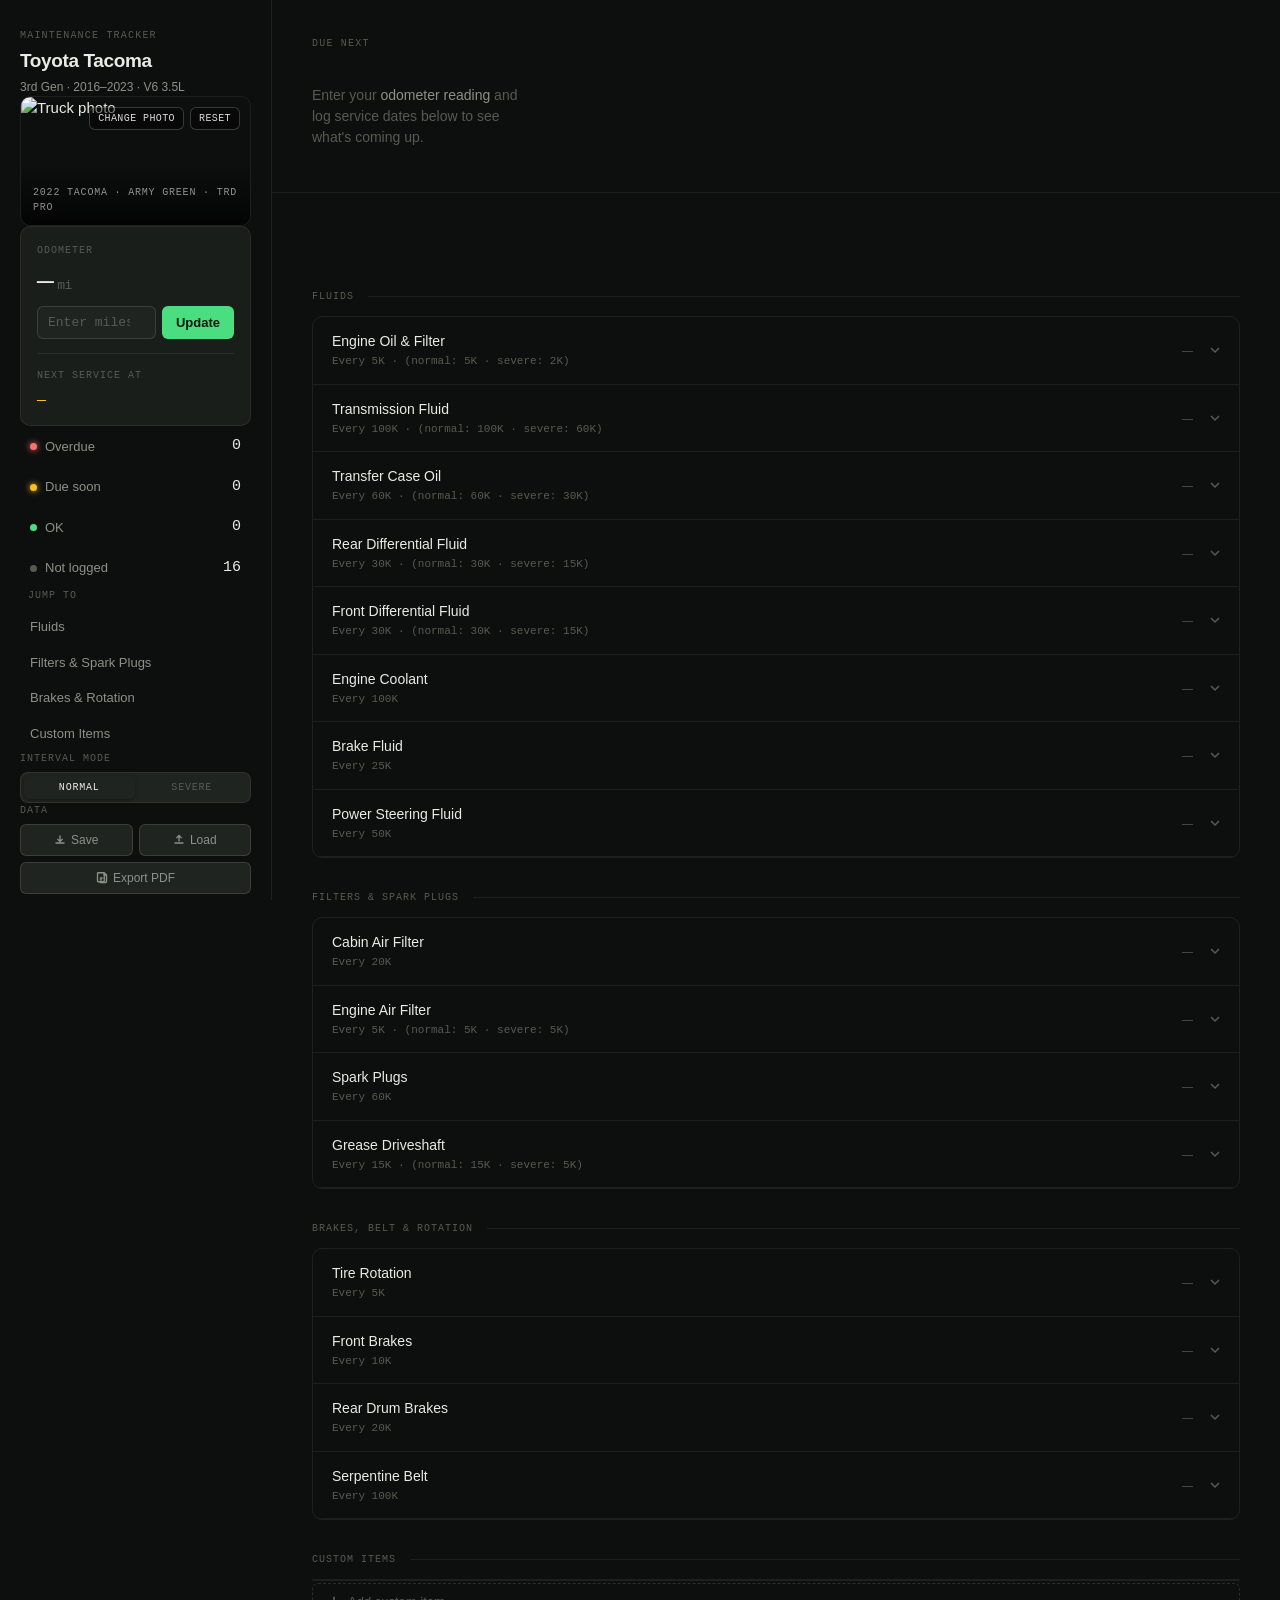
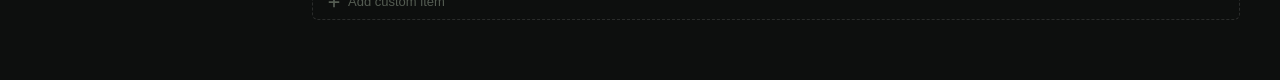
==== index.html @ 4e694a82 "feat: add local storage functionality for saving and loading truck data, including image and label m" ====
<!DOCTYPE html>
<html lang="en">
<head>
<meta charset="UTF-8">
<meta name="viewport" content="width=device-width, initial-scale=1.0">
<title>Tacoma Maintenance</title>
<link rel="stylesheet" href="tacoma-tracker.css">
<script src="https://cdnjs.cloudflare.com/ajax/libs/jspdf/2.5.1/jspdf.umd.min.js"></script>
</head>
<body>
<div class="app">

  <!-- SIDEBAR -->
  <aside class="sidebar">
    <div class="sidebar-logo">
      <div class="logo-eyebrow">Maintenance Tracker</div>
      <div class="logo-title">Toyota Tacoma</div>
      <div class="logo-sub">3rd Gen · 2016–2023 · V6 3.5L</div>

    <div class="truck-img-wrap">
      <img class="truck-img" src="" alt="Truck photo" id="truckImg">
      <div class="truck-img-label" id="truckImgLabel">2022 Tacoma · Army Green · TRD Pro</div>
      <div class="truck-img-actions">
        <button class="btn-image" onclick="document.getElementById('truckImageFile').click()">Change photo</button>
        <button class="btn-image reset" onclick="resetTruckImage()">Reset</button>
      </div>
      <input type="file" id="truckImageFile" accept="image/*" style="display:none" onchange="changeTruckImage(event)">
    </div>

    <div class="odo-block">
      <div class="odo-label">Odometer</div>
      <div class="odo-value" id="odoDisplay">—<span>mi</span></div>
      <div class="odo-row">
        <input class="odo-input" type="number" id="odoInput" placeholder="Enter miles…" min="0">
        <button class="btn-update" onclick="setMiles()">Update</button>
      </div>
      <div class="odo-divider"></div>
      <div class="odo-label">Next service at</div>
      <div class="next-service-row">
        <div>
          <div class="next-service-val" id="nextServiceDisplay"><span class="unset">—</span></div>
          <div class="next-service-sub" id="nextServiceSub"></div>
        </div>
      </div>
    </div>

    <div>
      <div class="count-row" onclick="document.getElementById('sec-overdue').scrollIntoView({behavior:'smooth'})">
        <div class="count-label"><span class="dot red"></span>Overdue</div>
        <div class="count-num" id="cntOverdue">—</div>
      </div>
      <div class="count-row" onclick="document.getElementById('sec-soon').scrollIntoView({behavior:'smooth'})">
        <div class="count-label"><span class="dot amber"></span>Due soon</div>
        <div class="count-num" id="cntSoon">—</div>
      </div>
      <div class="count-row">
        <div class="count-label"><span class="dot green"></span>OK</div>
        <div class="count-num" id="cntOk">—</div>
      </div>
      <div class="count-row">
        <div class="count-label"><span class="dot gray"></span>Not logged</div>
        <div class="count-num" id="cntUnknown">—</div>
      </div>
    </div>

    <div>
      <div class="nav-label" style="margin-bottom:6px">Jump to</div>
      <div class="nav-item" onclick="document.getElementById('sec-fluids').scrollIntoView({behavior:'smooth'})">Fluids</div>
      <div class="nav-item" onclick="document.getElementById('sec-filters').scrollIntoView({behavior:'smooth'})">Filters & Spark Plugs</div>
      <div class="nav-item" onclick="document.getElementById('sec-brakes').scrollIntoView({behavior:'smooth'})">Brakes & Rotation</div>
      <div class="nav-item" onclick="document.getElementById('sec-custom').scrollIntoView({behavior:'smooth'})">Custom Items</div>
    </div>

    <div>
      <div class="mode-label">Interval mode</div>
      <div class="mode-toggle">
        <button class="mode-btn active" id="btnNormal" onclick="setMode('normal')">Normal</button>
        <button class="mode-btn severe-active" id="btnSevere" onclick="setMode('severe')">Severe</button>
      </div>
    </div>

    <div>
      <div class="mode-label" style="margin-bottom:6px">Data</div>
      <div class="data-btns">
        <button class="btn-data export" onclick="exportData()">
          <svg width="12" height="12" viewBox="0 0 16 16" fill="none" stroke="currentColor" stroke-width="1.8"><path d="M8 2v8M4.5 6.5L8 10l3.5-3.5M2 12h12"/></svg>
          Save
        </button>
        <button class="btn-data import" onclick="document.getElementById('importFile').click()">
          <svg width="12" height="12" viewBox="0 0 16 16" fill="none" stroke="currentColor" stroke-width="1.8"><path d="M8 10V2M4.5 5.5L8 2l3.5 3.5M2 12h12"/></svg>
          Load
        </button>
      </div>
      <button class="btn-data" style="width:100%;margin-top:6px" onclick="exportPDF()">
        <svg width="12" height="12" viewBox="0 0 16 16" fill="none" stroke="currentColor" stroke-width="1.8"><rect x="2" y="1" width="9" height="12" rx="1"/><path d="M11 1l3 3v9a1 1 0 01-1 1H5"/><path d="M11 1v3h3"/><path d="M5 8h4M5 10.5h3"/></svg>
        Export PDF
      </button>
      <input type="file" id="importFile" accept=".json" style="display:none" onchange="importData(event)">
    </div>
  </aside>

  <!-- MAIN -->
  <main class="main">

    <section class="hero">
      <div class="section-eyebrow">Due next</div>
      <div class="due-grid" id="dueGrid"></div>
    </section>

    <div class="all-items">
      <div id="sec-overdue"></div>
      <div id="sec-soon"></div>

      <div id="sec-fluids">
        <div class="group-header"><div class="group-title">Fluids</div><div class="group-line"></div></div>
        <div class="item-list" id="list-fluids"></div>
      </div>
      <div id="sec-filters">
        <div class="group-header"><div class="group-title">Filters & Spark Plugs</div><div class="group-line"></div></div>
        <div class="item-list" id="list-filters"></div>
      </div>
      <div id="sec-brakes">
        <div class="group-header"><div class="group-title">Brakes, Belt & Rotation</div><div class="group-line"></div></div>
        <div class="item-list" id="list-brakes"></div>
      </div>

      <div id="sec-custom">
        <div class="group-header"><div class="group-title">Custom Items</div><div class="group-line"></div></div>
        <div class="item-list" id="list-custom"></div>
        <button class="btn-add-custom" onclick="openCustomModal()">
          <svg width="14" height="14" viewBox="0 0 16 16" fill="none" stroke="currentColor" stroke-width="2"><path d="M8 2v12M2 8h12"/></svg>
          Add custom item
        </button>
      </div>
    </div>
  </main>

<!-- ADD / EDIT CUSTOM ITEM MODAL -->
<div class="modal-overlay" id="customModal">
  <div class="modal">
    <div class="modal-title" id="modalTitle">Add Custom Item</div>
    <div class="modal-fields">
      <div class="modal-field">
        <label>Item name *</label>
        <input class="modal-input full" id="ci_name" placeholder="e.g. Air Bag ECU Replacement">
      </div>
      <div class="modal-field">
        <label>Part / Notes</label>
        <input class="modal-input full" id="ci_pn" placeholder="e.g. PN# 89170-04180, cost $320">
      </div>
      <label class="checkbox-row" onclick="toggleOnetimeCheck()">
        <input type="checkbox" id="ci_onetime">
        <div class="custom-checkbox">
          <svg width="11" height="11" viewBox="0 0 12 12" fill="none" stroke="#0a1a0d" stroke-width="2.5"><path d="M1.5 6l3 3 6-6"/></svg>
        </div>
        <span class="checkbox-label">One-time item (repair, replacement, upgrade)</span>
      </label>
      <div class="modal-row">
        <div class="modal-field interval-field" id="intervalField">
          <label>Repeat interval (miles)</label>
          <input class="modal-input" id="ci_interval" type="number" min="0" placeholder="e.g. 5000">
        </div>
        <div class="modal-field">
          <label>Done at (miles)</label>
          <input class="modal-input" id="ci_miles" type="number" min="0" placeholder="e.g. 3891">
        </div>
      </div>
      <div class="modal-field">
        <label>Date done</label>
        <input class="modal-input full" id="ci_date" type="date">
      </div>
    </div>
    <div class="modal-footer">
      <button class="btn-modal-cancel" onclick="closeCustomModal()">Cancel</button>
      <button class="btn-modal-save" onclick="saveCustomItem()">Save</button>
    </div>
  </div>
</div>

</div>

<script src="js/data.js"></script>
<script src="js/storage.js"></script>
<script src="js/logic.js"></script>
<script src="js/render.js"></script>
<script src="js/custom-items.js"></script>
<script src="js/handlers.js"></script>
<script src="js/export-pdf.js"></script>
<script src="js/backup.js"></script>
<script src="js/init.js"></script>
</body>
</html>
---- tacoma-tracker.css ----
*, *::before, *::after { box-sizing: border-box; margin: 0; padding: 0; }

:root {
  --bg: #0d0f0e;
  --surface-2: #1a1e1b;
  --surface-3: #202420;
  --border: rgba(255,255,255,0.07);
  --border-strong: rgba(255,255,255,0.12);
  --text: #e8ebe6;
  --text-2: #8a9188;
  --text-3: #545c52;
  --green: #4ade80;
  --green-dim: rgba(74,222,128,0.1);
  --amber: #fbbf24;
  --amber-dim: rgba(251,191,36,0.1);
  --red: #f87171;
  --red-dim: rgba(248,113,113,0.1);
  --red-mid: rgba(248,113,113,0.18);
  --accent: #4ade80;
  --radius: 10px;
  --radius-sm: 6px;
}

html { scroll-behavior: smooth; }
body {
  background: var(--bg);
  color: var(--text);
  font-family: 'DM Sans', sans-serif;
  font-size: 15px;
  line-height: 1.5;
  min-height: 100vh;
}

.app {
  display: grid;
  grid-template-columns: 272px 1fr;
  min-height: 100vh;
}

/* ── SIDEBAR ── */
.sidebar {
  background: var(--surface);
  border-right: 1px solid var(--border);
  display: flex;
  flex-direction: column;
  position: sticky;
  top: 0;
  height: 100vh;
  overflow-y: auto;
  padding: 28px 20px;
  gap: 28px;
}

.sidebar-logo .logo-eyebrow {
  font-family: 'DM Mono', monospace;
  font-size: 10px;
  letter-spacing: 0.12em;
  color: var(--text-3);
  text-transform: uppercase;
  margin-bottom: 4px;
}
.sidebar-logo .logo-title {
  font-size: 19px;
  font-weight: 600;
  color: var(--text);
  letter-spacing: -0.02em;
}
.sidebar-logo .logo-sub {
  font-size: 12px;
  color: var(--text-2);
  font-weight: 300;
  margin-top: 2px;
}

/* odo */
.odo-block {
  background: var(--surface-2);
  border: 1px solid var(--border);
  border-radius: var(--radius);
  padding: 16px;
  display: flex;
  flex-direction: column;
  gap: 10px;
}
.odo-label {
  font-family: 'DM Mono', monospace;
  font-size: 10px;
  letter-spacing: 0.1em;
  color: var(--text-3);
  text-transform: uppercase;
}
.odo-value {
  font-family: 'DM Mono', monospace;
  font-size: 28px;
  font-weight: 500;
  color: var(--text);
  letter-spacing: -0.02em;
  line-height: 1;
}
.odo-value span { font-size: 13px; color: var(--text-3); font-weight: 400; margin-left: 4px; }
.odo-row { display: flex; gap: 6px; }
.odo-input {
  flex: 1; min-width: 0;
  background: var(--surface-3);
  border: 1px solid var(--border-strong);
  border-radius: var(--radius-sm);
  color: var(--text);
  font-family: 'DM Mono', monospace;
  font-size: 13px;
  padding: 8px 10px;
  outline: none;
  transition: border-color 0.15s;
}
.odo-input:focus { border-color: var(--accent); }
.odo-input::placeholder { color: var(--text-3); }
.btn-update {
  background: var(--accent);
  border: none;
  border-radius: var(--radius-sm);
  color: #0a1a0d;
  font-family: 'DM Sans', sans-serif;
  font-size: 13px;
  font-weight: 600;
  padding: 8px 14px;
  cursor: pointer;
  transition: opacity 0.15s;
  white-space: nowrap;
}
.btn-update:hover { opacity: 0.82; }

.odo-divider { height: 1px; background: var(--border); margin: 4px 0; }
.next-service-row {
  display: flex;
  align-items: center;
  justify-content: space-between;
  gap: 8px;
}
.next-service-val {
  font-family: 'DM Mono', monospace;
  font-size: 15px;
  font-weight: 500;
  color: var(--amber);
  line-height: 1;
}
.next-service-val.unset { color: var(--text-3); font-size: 13px; }
.next-service-sub { font-size: 11px; color: var(--text-3); margin-top: 1px; }

/* due-at-next section in hero */
.due-at-next-label {
  font-family: 'DM Mono', monospace;
  font-size: 10px;
  letter-spacing: 0.12em;
  color: var(--text-3);
  text-transform: uppercase;
  margin-top: 28px;
  margin-bottom: 14px;
  display: flex;
  align-items: center;
  gap: 10px;
}
.due-at-next-label::after { content: ''; flex: 1; height: 1px; background: var(--border); }
.due-at-next-grid {
  display: grid;
  grid-template-columns: repeat(auto-fill, minmax(210px, 1fr));
  gap: 10px;
}
.next-card {
  background: var(--surface);
  border: 1px solid var(--border);
  border-left: 3px solid var(--amber);
  border-radius: var(--radius);
  padding: 14px 16px;
  display: flex;
  align-items: center;
  justify-content: space-between;
  gap: 10px;
  animation: fadeUp 0.3s ease both;
}
.next-card-name { font-size: 13px; font-weight: 500; color: var(--text); }
.next-card-miles {
  font-family: 'DM Mono', monospace;
  font-size: 12px;
  color: var(--amber);
  white-space: nowrap;
  flex-shrink: 0;
}
.next-none { font-size: 13px; color: var(--text-3); font-weight: 300; padding: 4px 0; }

/* counts */
.count-row {
  display: flex;
  align-items: center;
  justify-content: space-between;
  padding: 9px 10px;
  border-radius: var(--radius-sm);
  cursor: pointer;
  transition: background 0.12s;
}
.count-row:hover { background: var(--surface-2); }
.count-label { display: flex; align-items: center; gap: 8px; font-size: 13px; font-weight: 500; color: var(--text-2); }
.dot { width: 7px; height: 7px; border-radius: 50%; flex-shrink: 0; }
.dot.red   { background: var(--red);   box-shadow: 0 0 6px var(--red); }
.dot.amber { background: var(--amber); box-shadow: 0 0 6px var(--amber); }
.dot.green { background: var(--green); }
.dot.gray  { background: var(--text-3); }
.count-num { font-family: 'DM Mono', monospace; font-size: 15px; font-weight: 500; color: var(--text); }

/* nav */
.nav-label {
  font-family: 'DM Mono', monospace;
  font-size: 10px;
  letter-spacing: 0.1em;
  color: var(--text-3);
  text-transform: uppercase;
  padding: 0 8px;
  margin-bottom: 4px;
}
.nav-item {
  display: block;
  padding: 8px 10px;
  border-radius: var(--radius-sm);
  cursor: pointer;
  font-size: 13px;
  color: var(--text-2);
  transition: background 0.12s, color 0.12s;
}
.nav-item:hover { background: var(--surface-2); color: var(--text); }

/* ── MAIN ── */
.main { display: flex; flex-direction: column; overflow-y: auto; }

/* HERO */
.hero {
  padding: 36px 40px 28px;
  border-bottom: 1px solid var(--border);
}
.section-eyebrow {
  font-family: 'DM Mono', monospace;
  font-size: 10px;
  letter-spacing: 0.12em;
  color: var(--text-3);
  text-transform: uppercase;
  margin-bottom: 18px;
}
.due-grid {
  display: grid;
  grid-template-columns: repeat(auto-fill, minmax(210px, 1fr));
  gap: 10px;
}
.due-card {
  background: var(--surface);
  border: 1px solid var(--border);
  border-radius: var(--radius);
  padding: 16px 18px;
  display: flex;
  flex-direction: column;
  gap: 10px;
  animation: fadeUp 0.35s ease both;
  transition: border-color 0.2s;
}
.due-card:hover { border-color: var(--border-strong); }
.due-card.overdue { border-color: rgba(248,113,113,0.3); background: linear-gradient(150deg, rgba(248,113,113,0.05) 0%, var(--surface) 60%); }
.due-card.soon    { border-color: rgba(251,191,36,0.25); background: linear-gradient(150deg, rgba(251,191,36,0.05) 0%, var(--surface) 60%); }
@keyframes fadeUp { from { opacity:0; transform:translateY(8px); } to { opacity:1; transform:none; } }

.due-card-head { display:flex; align-items:flex-start; justify-content:space-between; gap:8px; }
.due-card-name { font-size: 12px; font-weight: 600; color: var(--text); line-height: 1.3; }
.pill {
  font-family: 'DM Mono', monospace;
  font-size: 9px;
  padding: 2px 7px;
  border-radius: 20px;
  white-space: nowrap;
  flex-shrink: 0;
}
.pill.overdue { background: var(--red-mid);   color: var(--red); }
.pill.soon    { background: var(--amber-dim);  color: var(--amber); }
.pill.ok      { background: var(--green-dim);  color: var(--green); }
.pill.unknown { background: rgba(255,255,255,0.05); color: var(--text-3); }

.due-card-num { font-family: 'DM Mono', monospace; font-size: 22px; font-weight: 500; line-height: 1; color: var(--text); }
.due-card-num.overdue { color: var(--red); }
.due-card-num.soon    { color: var(--amber); }
.due-card-sublabel { font-size: 11px; color: var(--text-3); margin-top: 2px; }

.bar { height: 3px; background: rgba(255,255,255,0.06); border-radius: 2px; overflow: hidden; }
.bar-fill { height: 100%; border-radius: 2px; }
.bar-fill.ok      { background: var(--green); }
.bar-fill.soon    { background: var(--amber); }
.bar-fill.overdue { background: var(--red); }
.bar-fill.unknown { width: 0 !important; }

.hero-empty { color: var(--text-3); font-size: 14px; font-weight: 300; padding: 16px 0; }
.hero-empty strong { color: var(--text-2); font-weight: 500; }

/* ALL ITEMS */
.all-items { padding: 32px 40px 60px; display: flex; flex-direction: column; gap: 32px; }

.group-header { display: flex; align-items: center; gap: 14px; margin-bottom: 12px; }
.group-title { font-family: 'DM Mono', monospace; font-size: 10px; letter-spacing: 0.1em; color: var(--text-3); text-transform: uppercase; white-space: nowrap; }
.group-line { flex: 1; height: 1px; background: var(--border); }

.item-list { border: 1px solid var(--border); border-radius: var(--radius); overflow: hidden; }

/* row */
.item-row {
  background: var(--surface);
  display: grid;
  grid-template-columns: 3px 1fr auto;
  align-items: center;
  border-bottom: 1px solid var(--border);
  cursor: pointer;
  transition: background 0.12s;
}
.item-row:last-of-type { border-bottom: none; }
.item-row:hover { background: var(--surface-2); }
.item-row.open  { background: var(--surface-2); }

.status-stripe { width: 3px; height: 100%; min-height: 52px; }
.s-ok      { background: var(--green); }
.s-soon    { background: var(--amber); }
.s-overdue { background: var(--red); }
.s-unknown { background: transparent; }

.row-body {
  display: flex;
  align-items: center;
  justify-content: space-between;
  gap: 12px;
  padding: 14px 16px;
}

.row-left { min-width: 0; }
.row-name { font-size: 14px; font-weight: 500; color: var(--text); white-space: nowrap; overflow: hidden; text-overflow: ellipsis; }
.row-meta { font-family: 'DM Mono', monospace; font-size: 11px; color: var(--text-3); margin-top: 1px; }

.row-right { display: flex; align-items: center; gap: 14px; flex-shrink: 0; }
.row-rem { text-align: right; }
.row-rem-num { font-family: 'DM Mono', monospace; font-size: 14px; font-weight: 500; color: var(--text-2); white-space: nowrap; }
.row-rem-num.overdue { color: var(--red); }
.row-rem-num.soon    { color: var(--amber); }
.row-rem-lbl { font-size: 11px; color: var(--text-3); text-align: right; }

.chevron { width: 16px; height: 16px; color: var(--text-3); transition: transform 0.2s; }
.item-row.open .chevron { transform: rotate(180deg); }

/* expand */
.item-expand {
  display: none;
  background: var(--surface-2);
  border-bottom: 1px solid var(--border);
  padding: 16px 20px 16px 23px;
}
.item-expand:last-child { border-bottom: none; }
.item-expand.open { display: block; }
.expand-grid { display: grid; grid-template-columns: 1fr 1fr 1fr; gap: 16px; align-items: start; }
.exp-label {
  display: block;
  font-family: 'DM Mono', monospace;
  font-size: 10px;
  letter-spacing: 0.1em;
  color: var(--text-3);
  text-transform: uppercase;
  margin-bottom: 6px;
}
.exp-input {
  width: 100%;
  background: var(--surface);
  border: 1px solid var(--border-strong);
  border-radius: var(--radius-sm);
  color: var(--text);
  font-family: 'DM Mono', monospace;
  font-size: 13px;
  padding: 8px 10px;
  outline: none;
  transition: border-color 0.15s;
}
.exp-input:focus { border-color: var(--accent); }
.exp-input::placeholder { color: var(--text-3); }
.exp-note { font-size: 12px; color: var(--text-3); line-height: 1.6; }
.exp-pn { font-family: 'DM Mono', monospace; font-size: 10px; color: var(--text-3); margin-top: 6px; opacity: 0.7; }

/* scrollbar */
::-webkit-scrollbar { width: 5px; }
::-webkit-scrollbar-track { background: transparent; }
::-webkit-scrollbar-thumb { background: var(--surface-3); border-radius: 3px; }

@media (max-width: 680px) {
  .app { grid-template-columns: 1fr; }
  .sidebar { position: static; height: auto; }
  .hero, .all-items { padding: 20px 16px; }
  .expand-grid { grid-template-columns: 1fr 1fr; }
}

.truck-img-wrap {
  border-radius: var(--radius);
  overflow: hidden;
  border: 1px solid var(--border);
  position: relative;
}
.truck-img {
  width: 100%;
  display: block;
  object-fit: cover;
  object-position: center;
  aspect-ratio: 16/9;
  filter: saturate(0.9);
  transition: filter 0.3s;
}
.truck-img-wrap:hover .truck-img { filter: saturate(1.1); }
.truck-img-label {
  position: absolute;
  bottom: 0; left: 0; right: 0;
  background: linear-gradient(to top, rgba(0,0,0,0.75) 0%, transparent 100%);
  padding: 18px 12px 10px;
  font-family: 'DM Mono', monospace;
  font-size: 10px;
  letter-spacing: 0.08em;
  color: rgba(255,255,255,0.55);
  text-transform: uppercase;
}

.truck-img-actions {
  position: absolute;
  top: 10px;
  right: 10px;
  display: flex;
  gap: 6px;
}

.btn-image {
  border: 1px solid rgba(255,255,255,0.2);
  background: rgba(0,0,0,0.45);
  color: rgba(255,255,255,0.85);
  font-family: 'DM Mono', monospace;
  font-size: 10px;
  letter-spacing: 0.04em;
  text-transform: uppercase;
  border-radius: 6px;
  padding: 5px 8px;
  cursor: pointer;
  transition: background 0.15s, border-color 0.15s;
}

.btn-image:hover {
  background: rgba(0,0,0,0.65);
  border-color: rgba(255,255,255,0.35);
}

.btn-image.reset:hover {
  border-color: rgba(248,113,113,0.45);
  color: var(--red);
}


/* severe toggle */
.mode-toggle {
  display: flex;
  align-items: center;
  background: var(--surface-3);
  border: 1px solid var(--border);
  border-radius: 8px;
  padding: 3px;
  gap: 2px;
}
.mode-btn {
  flex: 1;
  text-align: center;
  font-family: 'DM Mono', monospace;
  font-size: 10px;
  letter-spacing: 0.08em;
  text-transform: uppercase;
  padding: 6px 8px;
  border-radius: 6px;
  cursor: pointer;
  color: var(--text-3);
  transition: background 0.15s, color 0.15s;
  user-select: none;
  border: none;
  background: transparent;
}
.mode-btn.active {
  background: var(--surface);
  color: var(--text);
  box-shadow: 0 1px 3px rgba(0,0,0,0.4);
}
.mode-btn.active.severe-active {
  color: var(--red);
}
.mode-label {
  font-family: 'DM Mono', monospace;
  font-size: 10px;
  letter-spacing: 0.1em;
  color: var(--text-3);
  text-transform: uppercase;
  margin-bottom: 6px;
}

/* ── mark done button ── */
.btn-done {
  display: flex;
  align-items: center;
  gap: 6px;
  background: var(--green-dim);
  border: 1px solid rgba(74,222,128,0.25);
  border-radius: var(--radius-sm);
  color: var(--green);
  font-family: 'DM Sans', sans-serif;
  font-size: 12px;
  font-weight: 600;
  padding: 7px 12px;
  cursor: pointer;
  transition: background 0.15s, border-color 0.15s;
  white-space: nowrap;
}
.btn-done:hover { background: rgba(74,222,128,0.18); border-color: rgba(74,222,128,0.4); }
.btn-done svg { flex-shrink: 0; }

/* ── history ── */
.history-section { margin-top: 14px; border-top: 1px solid var(--border); padding-top: 12px; }
.history-label {
  font-family: 'DM Mono', monospace;
  font-size: 10px;
  letter-spacing: 0.1em;
  color: var(--text-3);
  text-transform: uppercase;
  margin-bottom: 8px;
}
.history-list { display: flex; flex-direction: column; gap: 4px; }
.history-entry {
  display: flex;
  align-items: center;
  justify-content: space-between;
  gap: 12px;
  padding: 6px 10px;
  background: var(--surface);
  border: 1px solid var(--border);
  border-radius: var(--radius-sm);
}
.history-entry-left { display: flex; align-items: center; gap: 10px; }
.history-mi {
  font-family: 'DM Mono', monospace;
  font-size: 12px;
  font-weight: 500;
  color: var(--text);
}
.history-date { font-size: 11px; color: var(--text-3); }
.history-delete {
  background: none;
  border: none;
  color: var(--text-3);
  cursor: pointer;
  padding: 2px 4px;
  border-radius: 4px;
  line-height: 1;
  transition: color 0.15s, background 0.15s;
  font-size: 14px;
}
.history-delete:hover { color: var(--red); background: var(--red-dim); }
.history-empty { font-size: 12px; color: var(--text-3); font-style: italic; }




/* ── export / import ── */
.data-btns {
  display: flex;
  gap: 6px;
}
.btn-data {
  flex: 1;
  display: flex;
  align-items: center;
  justify-content: center;
  gap: 5px;
  background: var(--surface-3);
  border: 1px solid var(--border-strong);
  border-radius: var(--radius-sm);
  color: var(--text-2);
  font-family: 'DM Sans', sans-serif;
  font-size: 12px;
  font-weight: 500;
  padding: 8px 10px;
  cursor: pointer;
  transition: background 0.15s, color 0.15s, border-color 0.15s;
}
.btn-data:hover { background: var(--surface-2); color: var(--text); border-color: var(--border-strong); }
.btn-data.import:hover { color: var(--amber); border-color: rgba(251,191,36,0.3); }
.btn-data.export:hover { color: var(--green); border-color: rgba(74,222,128,0.3); }
.import-hint {
  font-family: 'DM Mono', monospace;
  font-size: 10px;
  color: var(--text-3);
  letter-spacing: 0.05em;
  margin-top: 4px;
  display: none;
}


/* ── custom item modal ── */
.modal-overlay {
  display: none;
  position: fixed;
  inset: 0;
  background: rgba(0,0,0,0.7);
  z-index: 200;
  align-items: center;
  justify-content: center;
  backdrop-filter: blur(3px);
}
.modal-overlay.open { display: flex; }
.modal {
  background: var(--surface);
  border: 1px solid var(--border-strong);
  border-top: 2px solid var(--accent);
  border-radius: var(--radius);
  padding: 28px;
  width: 480px;
  max-width: calc(100vw - 32px);
  display: flex;
  flex-direction: column;
  gap: 18px;
  box-shadow: 0 24px 60px rgba(0,0,0,0.6);
}
.modal-title {
  font-size: 16px;
  font-weight: 600;
  color: var(--text);
  letter-spacing: -0.01em;
}
.modal-fields {
  display: flex;
  flex-direction: column;
  gap: 14px;
}
.modal-row { display: grid; grid-template-columns: 1fr 1fr; gap: 12px; }
.modal-field label {
  display: block;
  font-family: 'DM Mono', monospace;
  font-size: 10px;
  letter-spacing: 0.1em;
  color: var(--text-3);
  text-transform: uppercase;
  margin-bottom: 5px;
}
.modal-input {
  width: 100%;
  background: var(--surface-2);
  border: 1px solid var(--border-strong);
  border-radius: var(--radius-sm);
  color: var(--text);
  font-family: 'DM Mono', monospace;
  font-size: 13px;
  padding: 9px 11px;
  outline: none;
  transition: border-color 0.15s;
}
.modal-input:focus { border-color: var(--accent); }
.modal-input::placeholder { color: var(--text-3); }
.modal-input.full { width: 100%; }
.modal-footer {
  display: flex;
  gap: 8px;
  justify-content: flex-end;
  margin-top: 4px;
}
.btn-modal-cancel {
  background: transparent;
  border: 1px solid var(--border-strong);
  border-radius: var(--radius-sm);
  color: var(--text-2);
  font-family: 'DM Sans', sans-serif;
  font-size: 13px;
  font-weight: 500;
  padding: 8px 16px;
  cursor: pointer;
  transition: background 0.15s;
}
.btn-modal-cancel:hover { background: var(--surface-2); }
.btn-modal-save {
  background: var(--accent);
  border: none;
  border-radius: var(--radius-sm);
  color: #0a1a0d;
  font-family: 'DM Sans', sans-serif;
  font-size: 13px;
  font-weight: 600;
  padding: 8px 20px;
  cursor: pointer;
  transition: opacity 0.15s;
}
.btn-modal-save:hover { opacity: 0.85; }
.modal-hint {
  font-size: 12px;
  color: var(--text-3);
  font-style: italic;
  margin-top: -6px;
}

/* ── add custom item button ── */
.btn-add-custom {
  display: flex;
  align-items: center;
  gap: 7px;
  background: transparent;
  border: 1px dashed var(--border-strong);
  border-radius: var(--radius-sm);
  color: var(--text-3);
  font-family: 'DM Sans', sans-serif;
  font-size: 13px;
  font-weight: 500;
  padding: 10px 14px;
  cursor: pointer;
  width: 100%;
  transition: border-color 0.15s, color 0.15s, background 0.15s;
  margin-top: 2px;
}
.btn-add-custom:hover { border-color: var(--accent); color: var(--accent); background: var(--green-dim); }

/* ── custom item delete ── */
.btn-delete-item {
  background: none;
  border: none;
  color: var(--text-3);
  cursor: pointer;
  font-size: 13px;
  padding: 4px 6px;
  border-radius: 4px;
  transition: color 0.15s, background 0.15s;
  font-family: 'DM Sans', sans-serif;
}
.btn-delete-item:hover { color: var(--red); background: var(--red-dim); }

/* one-time tag on custom items */
.tag-onetime {
  font-family: 'DM Mono', monospace;
  font-size: 9px;
  padding: 2px 6px;
  border-radius: 20px;
  background: rgba(139,120,255,0.12);
  color: #a89bff;
  border: 1px solid rgba(139,120,255,0.2);
  white-space: nowrap;
}


/* ── one-time checkbox ── */
.checkbox-row {
  display: flex;
  align-items: center;
  gap: 10px;
  cursor: pointer;
  user-select: none;
}
.checkbox-row input[type="checkbox"] { display: none; }
.custom-checkbox {
  width: 18px; height: 18px;
  border: 1.5px solid var(--border-strong);
  border-radius: 4px;
  background: var(--surface-2);
  display: flex; align-items: center; justify-content: center;
  flex-shrink: 0;
  transition: background 0.15s, border-color 0.15s;
}
.checkbox-row input:checked + .custom-checkbox {
  background: var(--accent);
  border-color: var(--accent);
}
.checkbox-row input:checked + .custom-checkbox svg { display: block; }
.custom-checkbox svg { display: none; }
.checkbox-label {
  font-size: 13px;
  font-weight: 500;
  color: var(--text-2);
}
.checkbox-row:hover .custom-checkbox { border-color: var(--accent); }
.interval-field { transition: opacity 0.2s; }
.interval-field.hidden { opacity: 0.3; pointer-events: none; }


/* ── non-serviceable ── */
.tag-na {
  font-family: 'DM Mono', monospace;
  font-size: 9px;
  padding: 2px 7px;
  border-radius: 20px;
  background: rgba(84,92,82,0.2);
  color: var(--text-3);
  border: 1px solid rgba(84,92,82,0.3);
  white-space: nowrap;
  letter-spacing: 0.05em;
}
.item-row.na-row {
  opacity: 0.45;
}
.item-row.na-row:hover {
  opacity: 0.65;
}
.na-checkbox-row {
  display: flex;
  align-items: center;
  gap: 10px;
  padding: 10px 12px;
  background: rgba(84,92,82,0.08);
  border: 1px solid rgba(84,92,82,0.2);
  border-radius: var(--radius-sm);
  cursor: pointer;
  user-select: none;
  margin-bottom: 10px;
}
.na-checkbox-row input[type="checkbox"] { display: none; }
.na-custom-check {
  width: 16px; height: 16px;
  border: 1.5px solid var(--text-3);
  border-radius: 4px;
  background: var(--surface);
  display: flex; align-items: center; justify-content: center;
  flex-shrink: 0;
  transition: background 0.15s, border-color 0.15s;
}
.na-checkbox-row input:checked + .na-custom-check {
  background: var(--red);
  border-color: var(--red);
}
.na-checkbox-row input:checked + .na-custom-check svg { display: block; }
.na-custom-check svg { display: none; }
.na-checkbox-label {
  font-size: 12px;
  font-weight: 500;
  color: var(--text-2);
  line-height: 1.4;
}
.na-checkbox-label small {
  display: block;
  font-size: 11px;
  color: var(--text-3);
  font-weight: 400;
  margin-top: 1px;
}
.na-fields-disabled {
  opacity: 0.35;
  pointer-events: none;
}
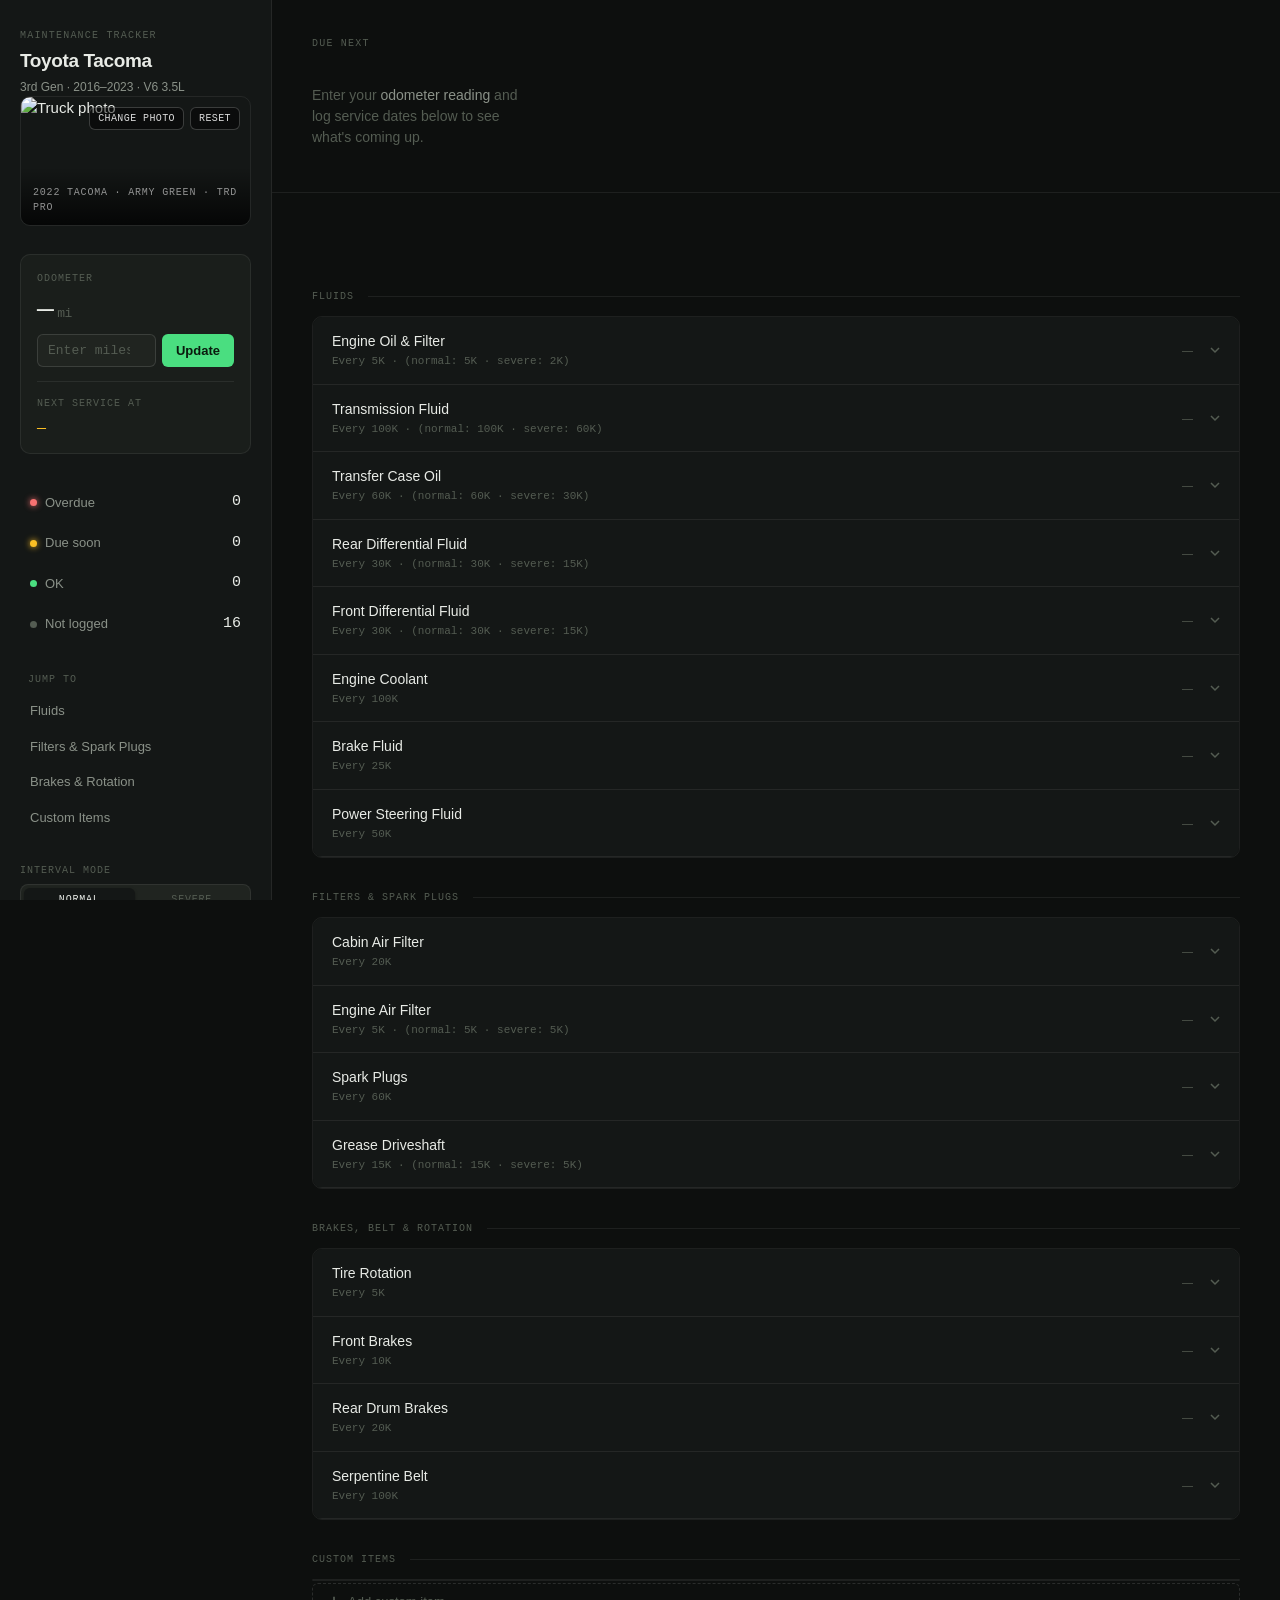
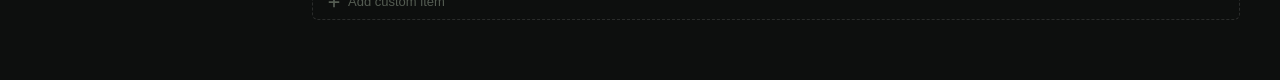
==== commit 0ec6c00e: "Refactor code structure for improved readability and maintainability" ====
--- a/index.html
+++ b/index.html
@@ -26,6 +26,7 @@
       </div>
       <input type="file" id="truckImageFile" accept="image/*" style="display:none" onchange="changeTruckImage(event)">
     </div>
+    </div><!-- /sidebar-logo -->
 
     <div class="odo-block">
       <div class="odo-label">Odometer</div>
--- a/tacoma-tracker.css
+++ b/tacoma-tracker.css
@@ -2,6 +2,7 @@
 
 :root {
   --bg: #0d0f0e;
+  --surface: #141716;
   --surface-2: #1a1e1b;
   --surface-3: #202420;
   --border: rgba(255,255,255,0.07);
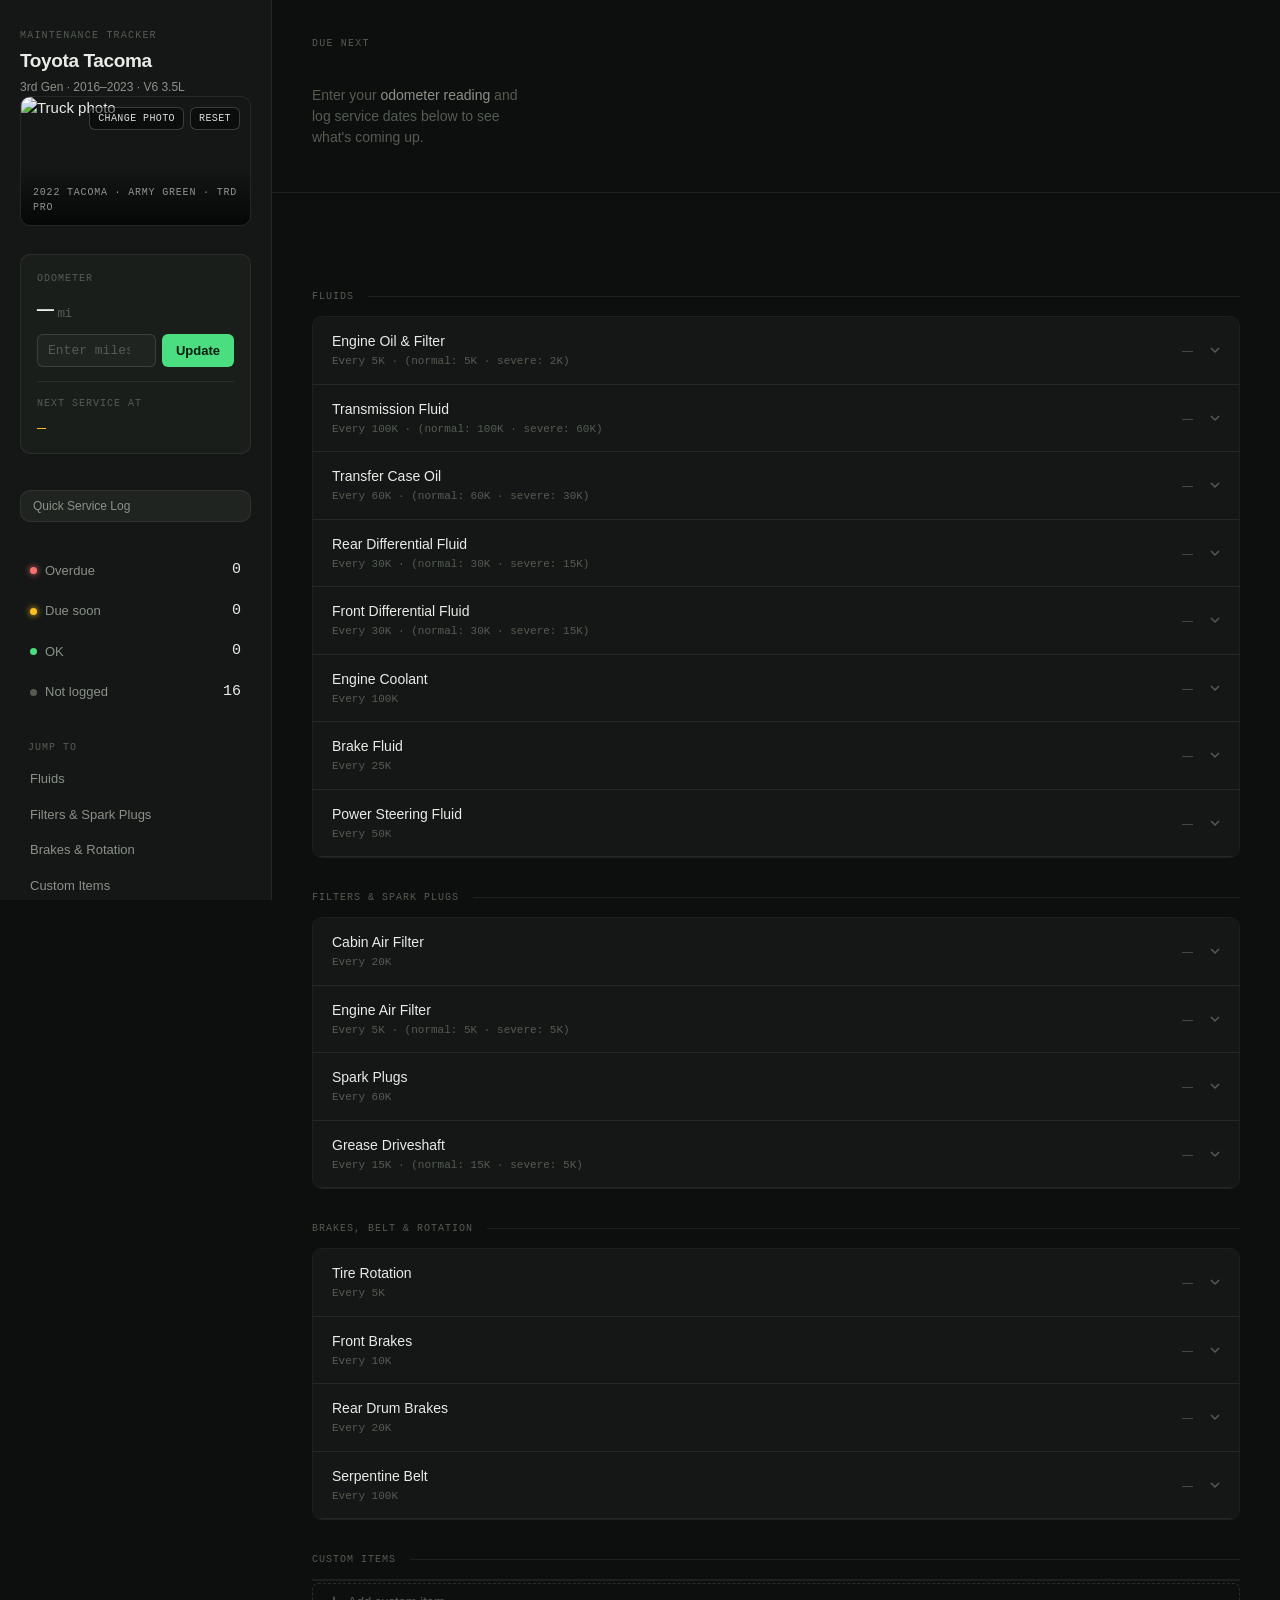
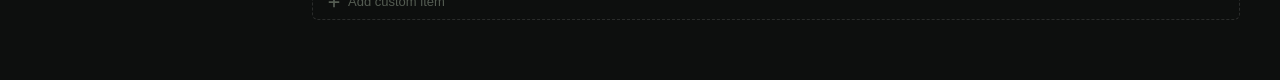
==== commit cf6edd2f: "feat: implement bulk service logging feature with modal and notes input" ====
--- a/index.html
+++ b/index.html
@@ -44,6 +44,7 @@
         </div>
       </div>
     </div>
+        <button class="btn-bulk-service" onclick="openBulkModal()" id="btnBulkService">Quick Service Log</button>
 
     <div>
       <div class="count-row" onclick="document.getElementById('sec-overdue').scrollIntoView({behavior:'smooth'})">
@@ -178,6 +179,28 @@
   </div>
 </div>
 
+  <!-- Bulk Service Modal -->
+  <div class="modal-overlay" id="bulkModal" onclick="if(event.target===this)closeBulkModal()">
+    <div class="modal">
+      <div class="modal-header">
+        <h2 class="modal-title">Log Service</h2>
+        <button class="modal-close" onclick="closeBulkModal()">×</button>
+      </div>
+      <div class="modal-body">
+        <p id="bulkModalSubtitle" class="modal-subtitle"></p>
+        <div id="bulkItemList" class="bulk-item-list"></div>
+        <div style="margin-top:12px">
+          <label class="exp-label">Notes (applied to all selected)</label>
+          <textarea id="bulkNotes" class="notes-input" placeholder="Optional: shop, work performed…" rows="2"></textarea>
+        </div>
+      </div>
+      <div class="modal-footer">
+        <button class="btn-secondary" onclick="closeBulkModal()">Cancel</button>
+        <button class="btn-primary" onclick="saveBulkDone()">Log Selected</button>
+      </div>
+    </div>
+  </div>
+
 </div>
 
 <script src="js/data.js"></script>
@@ -188,6 +211,7 @@
 <script src="js/handlers.js"></script>
 <script src="js/export-pdf.js"></script>
 <script src="js/backup.js"></script>
+<script src="js/bulk-done.js"></script>
 <script src="js/init.js"></script>
 </body>
 </html>
--- a/tacoma-tracker.css
+++ b/tacoma-tracker.css
@@ -842,3 +842,127 @@
   opacity: 0.35;
   pointer-events: none;
 }
+
+/* ── Notes Input ──────────────────────────────────────────────────────────── */
+.notes-input {
+  width: 100%;
+  margin-top: 8px;
+  padding: 8px 10px;
+  background: var(--surface-3);
+  border: 1px solid var(--border);
+  border-radius: var(--radius);
+  color: var(--text-2);
+  font-size: 12px;
+  font-family: inherit;
+  resize: vertical;
+  box-sizing: border-box;
+}
+.notes-input:focus {
+  outline: none;
+  border-color: var(--green);
+}
+.history-notes {
+  font-size: 11px;
+  color: var(--text-3);
+  font-style: italic;
+  margin-top: 2px;
+  white-space: pre-wrap;
+}
+
+/* ── Est Due Date ─────────────────────────────────────────────────────────── */
+.row-rem-est,
+.due-card-est {
+  font-size: 10px;
+  color: var(--text-3);
+  font-style: italic;
+  margin-top: 1px;
+}
+
+/* ── Bulk Service Modal ───────────────────────────────────────────────────── */
+.btn-bulk-service {
+  width: 100%;
+  margin-top: 8px;
+  padding: 8px 12px;
+  background: var(--surface-3);
+  border: 1px solid var(--border);
+  border-radius: var(--radius);
+  color: var(--text-2);
+  font-size: 12px;
+  cursor: pointer;
+  text-align: left;
+  transition: background 0.15s, color 0.15s;
+}
+.btn-bulk-service:hover {
+  background: var(--surface-2);
+  color: var(--text);
+}
+.bulk-item-list {
+  max-height: 320px;
+  overflow-y: auto;
+  display: flex;
+  flex-direction: column;
+  gap: 2px;
+}
+.bulk-item-check {
+  display: flex;
+  align-items: center;
+  gap: 10px;
+  padding: 8px 10px;
+  border-radius: var(--radius);
+  cursor: pointer;
+  transition: background 0.1s;
+}
+.bulk-item-check:hover {
+  background: var(--surface-3);
+}
+.bulk-item-check input[type=checkbox] {
+  accent-color: var(--green);
+  width: 15px;
+  height: 15px;
+  flex-shrink: 0;
+  cursor: pointer;
+}
+.bulk-item-name {
+  flex: 1;
+  font-size: 13px;
+  color: var(--text);
+}
+.bulk-status-pill {
+  font-size: 10px;
+  padding: 2px 6px;
+  border-radius: 20px;
+  font-weight: 600;
+}
+.bulk-status-pill.overdue {
+  background: rgba(248,113,113,0.15);
+  color: var(--red);
+}
+.bulk-status-pill.soon {
+  background: rgba(251,191,36,0.15);
+  color: var(--amber);
+}
+.modal-subtitle {
+  font-size: 12px;
+  color: var(--text-3);
+  margin: 0 0 12px 0;
+}
+.modal-footer {
+  padding: 12px 20px;
+  border-top: 1px solid var(--border);
+  display: flex;
+  justify-content: flex-end;
+  gap: 8px;
+}
+.btn-secondary {
+  padding: 8px 16px;
+  background: var(--surface-3);
+  border: 1px solid var(--border);
+  border-radius: var(--radius);
+  color: var(--text-2);
+  font-size: 13px;
+  cursor: pointer;
+}
+.btn-secondary:hover {
+  background: var(--surface-2);
+  color: var(--text);
+}
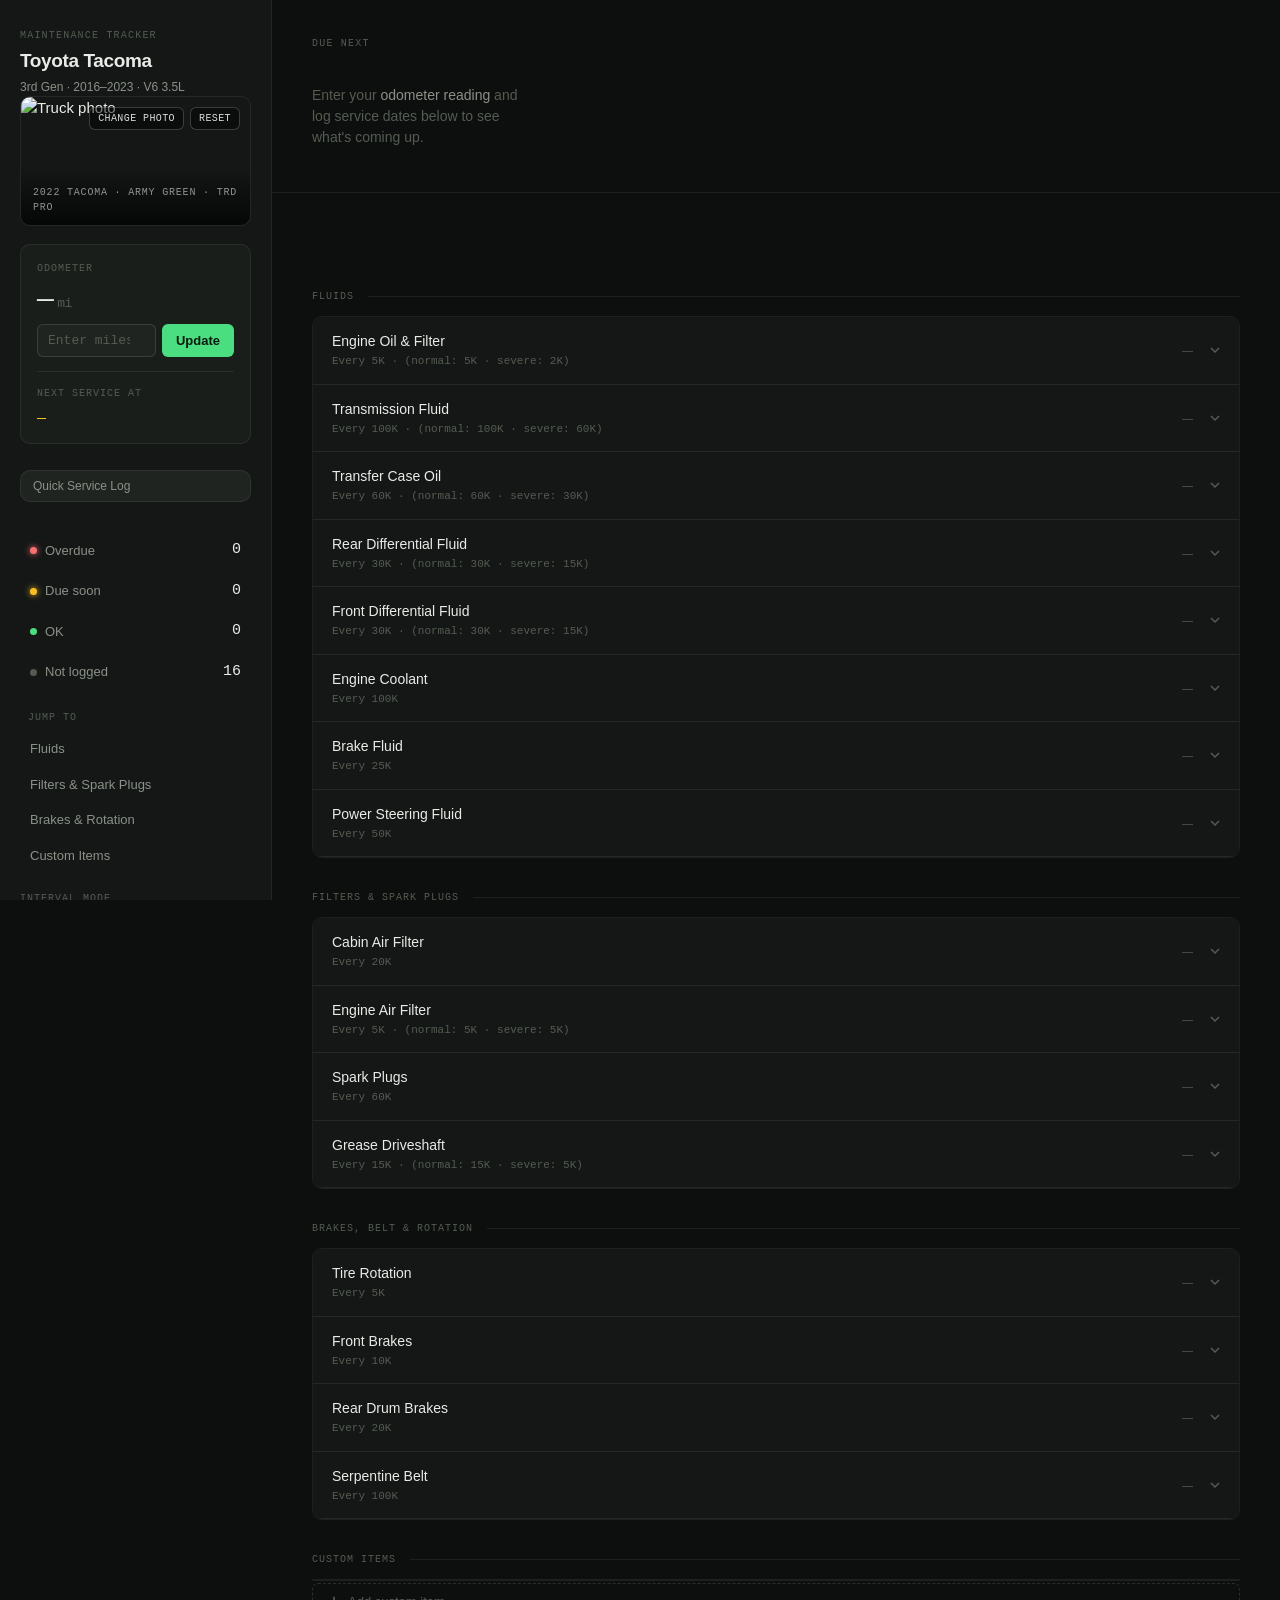
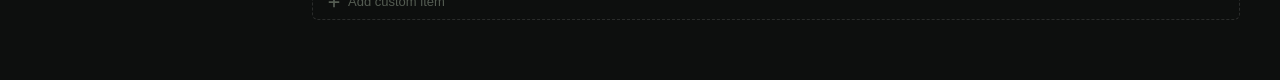
==== commit f57993bd: "feat: add local server script for testing and enhance README with usage instructions" ====
--- a/index.html
+++ b/index.html
@@ -2,7 +2,7 @@
 <html lang="en">
 <head>
 <meta charset="UTF-8">
-<meta name="viewport" content="width=device-width, initial-scale=1.0">
+<meta name="viewport" content="width=device-width, initial-scale=1.0, viewport-fit=cover">
 <title>Tacoma Maintenance</title>
 <link rel="stylesheet" href="tacoma-tracker.css">
 <script src="https://cdnjs.cloudflare.com/ajax/libs/jspdf/2.5.1/jspdf.umd.min.js"></script>
@@ -12,7 +12,8 @@
 
   <!-- SIDEBAR -->
   <aside class="sidebar">
-    <div class="sidebar-logo">
+    <div class="sidebar-priority">
+    <div class="sidebar-logo sidebar-section sidebar-top">
       <div class="logo-eyebrow">Maintenance Tracker</div>
       <div class="logo-title">Toyota Tacoma</div>
       <div class="logo-sub">3rd Gen · 2016–2023 · V6 3.5L</div>
@@ -28,7 +29,7 @@
     </div>
     </div><!-- /sidebar-logo -->
 
-    <div class="odo-block">
+    <div class="odo-block sidebar-section sidebar-odometer">
       <div class="odo-label">Odometer</div>
       <div class="odo-value" id="odoDisplay">—<span>mi</span></div>
       <div class="odo-row">
@@ -44,9 +45,16 @@
         </div>
       </div>
     </div>
-        <button class="btn-bulk-service" onclick="openBulkModal()" id="btnBulkService">Quick Service Log</button>
-
-    <div>
+    <div class="sidebar-section sidebar-actions">
+      <button class="btn-bulk-service" onclick="openBulkModal()" id="btnBulkService">Quick Service Log</button>
+    </div>
+    </div>
+
+    <details class="sidebar-more" id="sidebarMore" open>
+      <summary class="sidebar-more-summary">More Sections</summary>
+      <div class="sidebar-secondary">
+
+    <div class="sidebar-section sidebar-health">
       <div class="count-row" onclick="document.getElementById('sec-overdue').scrollIntoView({behavior:'smooth'})">
         <div class="count-label"><span class="dot red"></span>Overdue</div>
         <div class="count-num" id="cntOverdue">—</div>
@@ -65,7 +73,7 @@
       </div>
     </div>
 
-    <div>
+    <div class="sidebar-section sidebar-jump">
       <div class="nav-label" style="margin-bottom:6px">Jump to</div>
       <div class="nav-item" onclick="document.getElementById('sec-fluids').scrollIntoView({behavior:'smooth'})">Fluids</div>
       <div class="nav-item" onclick="document.getElementById('sec-filters').scrollIntoView({behavior:'smooth'})">Filters & Spark Plugs</div>
@@ -73,7 +81,7 @@
       <div class="nav-item" onclick="document.getElementById('sec-custom').scrollIntoView({behavior:'smooth'})">Custom Items</div>
     </div>
 
-    <div>
+    <div class="sidebar-section sidebar-mode">
       <div class="mode-label">Interval mode</div>
       <div class="mode-toggle">
         <button class="mode-btn active" id="btnNormal" onclick="setMode('normal')">Normal</button>
@@ -81,7 +89,7 @@
       </div>
     </div>
 
-    <div>
+    <div class="sidebar-section sidebar-data">
       <div class="mode-label" style="margin-bottom:6px">Data</div>
       <div class="data-btns">
         <button class="btn-data export" onclick="exportData()">
@@ -99,6 +107,8 @@
       </button>
       <input type="file" id="importFile" accept=".json" style="display:none" onchange="importData(event)">
     </div>
+      </div>
+    </details>
   </aside>
 
   <!-- MAIN -->
--- a/tacoma-tracker.css
+++ b/tacoma-tracker.css
@@ -30,12 +30,16 @@
   font-size: 15px;
   line-height: 1.5;
   min-height: 100vh;
+  overflow-x: hidden;
+  -webkit-text-size-adjust: 100%;
 }
 
 .app {
   display: grid;
   grid-template-columns: 272px 1fr;
   min-height: 100vh;
+  width: 100%;
+  overflow-x: clip;
 }
 
 /* ── SIDEBAR ── */
@@ -50,6 +54,26 @@
   overflow-y: auto;
   padding: 28px 20px;
   gap: 28px;
+  min-width: 0;
+}
+
+.sidebar-priority,
+.sidebar-secondary {
+  display: flex;
+  flex-direction: column;
+  gap: 18px;
+}
+
+.sidebar-section {
+  min-width: 0;
+}
+
+.sidebar-more {
+  border: none;
+}
+
+.sidebar-more-summary {
+  display: none;
 }
 
 .sidebar-logo .logo-eyebrow {
@@ -228,7 +252,7 @@
 .nav-item:hover { background: var(--surface-2); color: var(--text); }
 
 /* ── MAIN ── */
-.main { display: flex; flex-direction: column; overflow-y: auto; }
+.main { display: flex; flex-direction: column; overflow-y: auto; min-width: 0; }
 
 /* HERO */
 .hero {
@@ -245,7 +269,7 @@
 }
 .due-grid {
   display: grid;
-  grid-template-columns: repeat(auto-fill, minmax(210px, 1fr));
+  grid-template-columns: repeat(auto-fill, minmax(220px, 1fr));
   gap: 10px;
 }
 .due-card {
@@ -385,13 +409,6 @@
 ::-webkit-scrollbar { width: 5px; }
 ::-webkit-scrollbar-track { background: transparent; }
 ::-webkit-scrollbar-thumb { background: var(--surface-3); border-radius: 3px; }
-
-@media (max-width: 680px) {
-  .app { grid-template-columns: 1fr; }
-  .sidebar { position: static; height: auto; }
-  .hero, .all-items { padding: 20px 16px; }
-  .expand-grid { grid-template-columns: 1fr 1fr; }
-}
 
 .truck-img-wrap {
   border-radius: var(--radius);
@@ -538,7 +555,12 @@
   border: 1px solid var(--border);
   border-radius: var(--radius-sm);
 }
-.history-entry-left { display: flex; align-items: center; gap: 10px; }
+.history-entry-left {
+  display: flex;
+  align-items: center;
+  gap: 10px;
+  min-width: 0;
+}
 .history-mi {
   font-family: 'DM Mono', monospace;
   font-size: 12px;
@@ -618,10 +640,12 @@
   padding: 28px;
   width: 480px;
   max-width: calc(100vw - 32px);
+  max-height: min(88vh, 760px);
   display: flex;
   flex-direction: column;
   gap: 18px;
   box-shadow: 0 24px 60px rgba(0,0,0,0.6);
+  overflow-y: auto;
 }
 .modal-title {
   font-size: 16px;
@@ -966,3 +990,231 @@
   background: var(--surface-2);
   color: var(--text);
 }
+
+/* final responsive overrides (kept at end for cascade precedence) */
+@media (max-width: 768px) {
+  .app {
+    grid-template-columns: 1fr;
+  }
+
+  .sidebar {
+    position: static;
+    height: auto;
+    max-height: none;
+    border-right: none;
+    border-bottom: 1px solid var(--border);
+    padding: 18px 14px;
+    gap: 14px;
+    overflow: visible;
+  }
+
+  .sidebar-priority {
+    display: grid;
+    grid-template-columns: minmax(0, 1fr) minmax(0, 1fr);
+    gap: 12px;
+  }
+
+  .sidebar-top {
+    grid-column: 1 / -1;
+  }
+
+  .sidebar-odometer,
+  .sidebar-actions {
+    grid-column: span 1;
+  }
+
+  .sidebar-actions .btn-bulk-service {
+    margin-top: 0;
+    height: 100%;
+    min-height: 44px;
+  }
+
+  .sidebar-more {
+    background: var(--surface-2);
+    border: 1px solid var(--border);
+    border-radius: var(--radius);
+    padding: 8px;
+  }
+
+  .sidebar-more-summary {
+    display: flex;
+    align-items: center;
+    justify-content: space-between;
+    cursor: pointer;
+    list-style: none;
+    font-family: 'DM Mono', monospace;
+    font-size: 10px;
+    letter-spacing: 0.1em;
+    color: var(--text-2);
+    text-transform: uppercase;
+    padding: 6px 8px;
+  }
+
+  .sidebar-more-summary::-webkit-details-marker {
+    display: none;
+  }
+
+  .sidebar-more-summary::after {
+    content: '+';
+    font-size: 14px;
+    line-height: 1;
+    color: var(--text-3);
+  }
+
+  .sidebar-more[open] .sidebar-more-summary::after {
+    content: '\2212';
+  }
+
+  .sidebar-secondary {
+    display: grid;
+    grid-template-columns: repeat(2, minmax(0, 1fr));
+    gap: 8px;
+    padding: 4px;
+  }
+
+  .sidebar-secondary .sidebar-section {
+    background: var(--surface-3);
+    border: 1px solid var(--border);
+    border-radius: var(--radius-sm);
+    padding: 10px;
+  }
+
+  .hero,
+  .all-items {
+    padding: 22px 14px;
+  }
+
+  .due-grid,
+  .due-at-next-grid {
+    grid-template-columns: repeat(2, minmax(0, 1fr));
+  }
+
+  .item-row {
+    grid-template-columns: 3px 1fr;
+  }
+
+  .row-body {
+    align-items: flex-start;
+    flex-wrap: wrap;
+    gap: 8px;
+  }
+
+  .row-right {
+    width: 100%;
+    justify-content: space-between;
+  }
+
+  .expand-grid {
+    grid-template-columns: 1fr 1fr;
+  }
+
+  .modal {
+    width: min(560px, calc(100vw - 24px));
+    max-height: calc(100vh - 24px);
+    padding: 16px;
+    gap: 14px;
+  }
+
+  .modal-footer {
+    padding: 10px 14px;
+    flex-wrap: wrap;
+  }
+
+  .btn-secondary,
+  .btn-primary,
+  .btn-modal-cancel,
+  .btn-modal-save {
+    min-height: 42px;
+  }
+}
+
+@media (max-width: 480px) {
+  .sidebar-priority {
+    grid-template-columns: 1fr;
+  }
+
+  .sidebar-odometer,
+  .sidebar-actions {
+    grid-column: 1 / -1;
+  }
+
+  .odo-row {
+    flex-wrap: wrap;
+  }
+
+  .odo-input,
+  .btn-update {
+    min-height: 42px;
+  }
+
+  .btn-update {
+    width: 100%;
+    padding: 10px 12px;
+  }
+
+  .sidebar-secondary {
+    grid-template-columns: 1fr;
+  }
+
+  .hero,
+  .all-items {
+    padding: 18px 12px;
+  }
+
+  .section-eyebrow {
+    margin-bottom: 12px;
+  }
+
+  .due-grid,
+  .due-at-next-grid {
+    grid-template-columns: 1fr;
+  }
+
+  .due-card {
+    padding: 14px;
+  }
+
+  .due-card-num {
+    font-size: 20px;
+  }
+
+  .item-expand {
+    padding: 14px 12px;
+  }
+
+  .expand-grid {
+    grid-template-columns: 1fr;
+    gap: 12px;
+  }
+
+  .history-entry {
+    align-items: flex-start;
+  }
+
+  .history-entry-left {
+    flex-wrap: wrap;
+    row-gap: 2px;
+  }
+
+  .modal-row {
+    grid-template-columns: 1fr;
+  }
+
+  .modal {
+    width: calc(100vw - 16px);
+    max-height: calc(100vh - 16px);
+    padding: 14px;
+  }
+
+  .modal-footer {
+    justify-content: stretch;
+    gap: 6px;
+  }
+
+  .btn-secondary,
+  .btn-primary,
+  .btn-modal-cancel,
+  .btn-modal-save {
+    flex: 1;
+  }
+}
